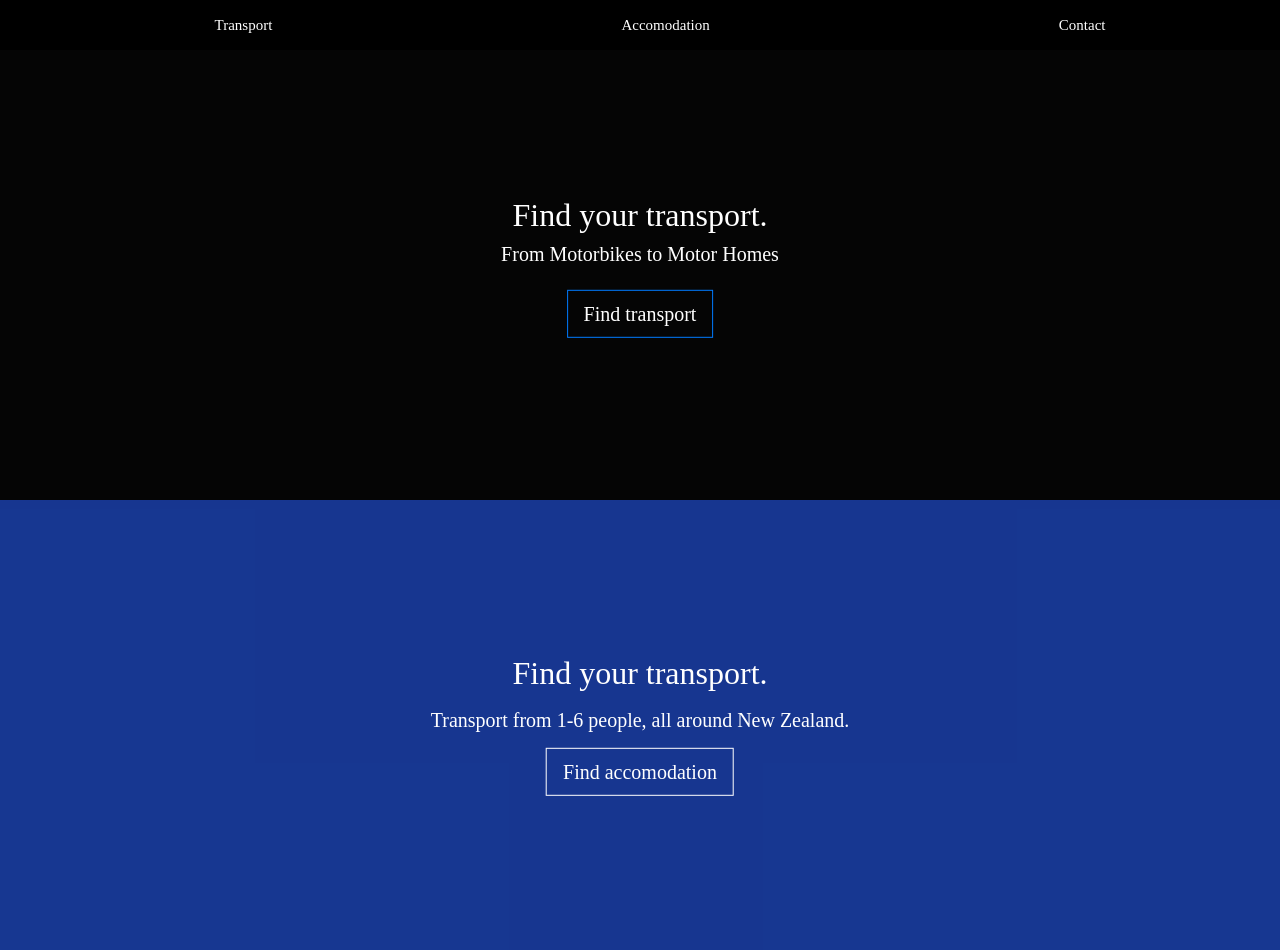
==== index.html @ 42cb1ec7 "first commit without folder" ====
<!doctype html>
<html class="no-js" lang="">

<head>
  <meta charset="utf-8">
  <meta http-equiv="x-ua-compatible" content="ie=edge">
  <title></title>
  <meta name="description" content="">
  <meta name="viewport" content="width=device-width, initial-scale=1, shrink-to-fit=no">

  <link rel="manifest" href="site.webmanifest">
  <link rel="apple-touch-icon" href="icon.png">
  <!-- Place favicon.ico in the root directory -->
  <link rel="stylesheet" href="css/bootstrap.css">
  <link rel="stylesheet" href="css/normalize.css">
  <link rel="stylesheet" href="css/main.css">
  <link rel="stylesheet" href="https://use.fontawesome.com/releases/v5.5.0/css/all.css" integrity="sha384-B4dIYHKNBt8Bc12p+WXckhzcICo0wtJAoU8YZTY5qE0Id1GSseTk6S+L3BlXeVIU" crossorigin="anonymous">
</head>

<body>

  <!-- Modal -->
  <div class="modal fade" id="accomodationModal" tabindex="-1" role="dialog" aria-labelledby="accomodationModal" aria-hidden="true">
    <div class="modal-dialog" role="document">
      <div class="modal-content">
        <div class="modal-head">
          <button type="button" id="refresh-button" data-dismiss="modal" class="close">
            <i id="refresh-btn" class="fas fa-sync-alt"></i>
          </button>
        </div>
        <div class="modal-body">
          <div class="container-body" style="background-color:black" id="divBody">

            <div class="container-empty">
     
            </div>
     
           <div class="container-empty-two">
     
           </div>
     
           <div class="container-empty-three">
     
             </div>
     
             <div class="container-empty-four">
     
             </div>
     
             <div class="container-empty-five">
     
             </div>
     
           <div class="container-empty-six">
     
             </div>
     
           <div class="container-empty-seven">
     
             </div>
         </div>
        </div>
      </div>
    </div>
  </div>
  <!--[if lte IE 9]>
    <p class="browserupgrade">You are using an <strong>outdated</strong> browser. Please <a href="https://browsehappy.com/">upgrade your browser</a> to improve your experience and security.</p>
  <![endif]-->
  <nav class="nav-bar">
    <ul class="unordered-list">
      <li>Transport</li>
      <li>Accomodation</li>
      <li>Contact</li>
    </ul>
  </nav>
  <div class="wrapper2">
  <div id="container-accomodation">
      <div id="content">
          <h2>Find your transport.</h2>
          <h5>From Motorbikes to Motor Homes</h5>
          <button type="button" data-toggle="modal" data-target="#accomodationModal" class='btn btn-lg btn-primary mt-3 mb-3 btn-accomodation'>Find transport</button>
      </div>
    </div>
  </div>

  <div class="wrapper">
    <div id="container-transport">
        <div id="content">
            <h2>Find your transport.</h2>
            <h3 class="mt-3 mb-3">Transport from 1-6 people, all around New Zealand.</h3>
          <button type="button" class='btn btn-lg btn-primary btn-transport'>Find accomodation</button>
        </div>
      </div>
      </div>

  <!-- Add your site or application content here -->
  <script src="js/vendor/modernizr-3.6.0.min.js"></script>
  <script src="https://code.jquery.com/jquery-3.3.1.min.js" integrity="sha256-FgpCb/KJQlLNfOu91ta32o/NMZxltwRo8QtmkMRdAu8=" crossorigin="anonymous"></script>
  <script>window.jQuery || document.write('<script src="js/vendor/jquery-3.3.1.min.js"><\/script>')</script>
  <script src="js/plugins.js"></script>
  <script src="js/main.js"></script>
  <script src="js/bootstrap.js"></script>


  <!-- Google Analytics: change UA-XXXXX-Y to be your site's ID. -->
  <script>
    window.ga = function () { ga.q.push(arguments) }; ga.q = []; ga.l = +new Date;
    ga('create', 'UA-XXXXX-Y', 'auto'); ga('send', 'pageview')
  </script>
  <script src="https://www.google-analytics.com/analytics.js" async defer></script>
</body>

</html>
---- css/main.css ----
/*! HTML5 Boilerplate v6.1.0 | MIT License | https://html5boilerplate.com/ */
/*
 * What follows is the result of much research on cross-browser styling.
 * Credit left inline and big thanks to Nicolas Gallagher, Jonathan Neal,
 * Kroc Camen, and the H5BP dev community and team.
 */
/* ==========================================================================
   Base styles: opinionated defaults
   ========================================================================== */

   /* START OF BOT CODE */

   .text-center {
    text-align:center;
}

.container-body {
    height:100%;
    padding:20px;
}
/* SLIDER */
.slidecontainer {
    width: 100%; /* Width of the outside container */
}

/* The slider itself */
.slider {
    -webkit-appearance: none;  /* Override default CSS styles */
    appearance: none;
    width: 100%; /* Full-width */
    height: 25px; /* Specified height */
    background: #fff; /* Grey background */
    outline: none; /* Remove outline */
    opacity: 0.3; /* Set transparency (for mouse-over effects on hover) */
    -webkit-transition: .2s; /* 0.2 seconds transition on hover */
    transition: opacity .2s;
    border-radius:20px;
}
img {
    border-radius:10px !important;
}

/* Mouse-over effects */
.slider:hover {
    opacity: 0.8; /* Fully shown on mouse-over */
}

/* The slider handle (use -webkit- (Chrome, Opera, Safari, Edge) and -moz- (Firefox) to override default look) */ 
.slider::-webkit-slider-thumb {
    -webkit-appearance: none; /* Override default look */
    appearance: none;
    width: 25px; /* Set a specific slider handle width */
    height: 25px; /* Slider handle height */
    background: #000;
    cursor: pointer; /* Cursor on hover */
    border-radius:50%;
}

.slider::-moz-range-thumb {
    width: 25px; /* Set a specific slider handle width */
    height: 25px; /* Slider handle height */
    background: #333; /* Green background */
    cursor: pointer; /* Cursor on hover */
}

.slider::-webkit-slider-thumb:hover {
   transform:scale(1.5);
   transition:0.3s;
   border:2px solid #76b2b7;
   opacity:1;
}

/* MOTORBIKE */
#motorbike-one {
    border-radius:0px;
    width:100%;
    height:100%;
    float: left;
    max-width: 100%;
    margin-right: 0px;
    margin-bottom:10px;
}

#smallCar {
    border-radius:0px;
    width:100%;
    height:100%;
    float: left;
    max-width: 100%;
    margin-right: 0px;
    margin-bottom:10px;
}

#largeCar {
    border-radius:0px;
    width:100%;
    height:100%;
    float: left;
    max-width: 100%;
    margin-right: 0px;
    margin-bottom:10px;
}


/* IMAGE DIV - TEXT DIV FOR 1,2,3,4,5 */
#image-left, #image-left-two, #image-left-three {
    width:100%;
    float:left;
}
#text-right, #text-right-two, #text-right-three {
    width:100%;
    float:left;
}
#p-1 {
    border-top:1px solid grey;
    border-bottom:1px solid grey;
    padding-top:15px;
    padding-bottom:15px;
}
#header-text {
    padding-top:15px;
    padding-bottom:15px;
}
#p-2 {
    padding-top:15px;
    padding-bottom:15px;
}
#p-text {
    font-size:24px;
    padding:10px;
    transition:0.2s;
    margin:0;
    text-align:center;
    margin-bottom:0px;
    margin-top:20px;
    border:1px solid #fff;
    background-color:transparent;
    border-radius:10px;
}

#p-text-people {
    font-size:24px;
    padding:10px;
    transition:0.2s;
    margin:0;
    text-align:center;
    margin-top:45px;
    background-color:transparent;
    border:1px solid white;
    border-radius:10px;
}
.modal-content {
  background-color:black !important;
  border:2px solid white !important;
  color:white !important;
}
.modal-head {
  padding-right:10px;
  padding-top:10px;
}
.modal-body {
  padding-top:0px;
}
#refresh-btn {
  font-size:1.2rem;
}
.close {
  opacity:1 !important;
  color:white;
}
.close:hover {
  color:white !important;
}


.mt-2 {
    margin-top:20px;
}
html {
    color: #222;
    font-size: 1em;
    line-height: 1.4;
    font-family:'Montserrat';
}
body {
    margin: 0 auto;
    background-color:#000;
    color:white;
}
.button-transport {
    color:white;
    background-color:transparent;
    margin:3px;
    width:40px;
    height:40px;
}
.button-transport:hover {
    background-color:white;
    color:black;
    transition:0.3s;
    border-radius:10px;
    cursor:pointer;
}

#btn-hire {
    background-color:transparent;
    width:100%; 
    background-color:#76b2b7;
    color:#fff;
    border:1px solid lightskyblue;
    height:50px;
    margin-top:10px;
}
#answer-text {
    font-size:18px;
    color:#76b2b7;
    text-decoration:underline;
}
#btn-hire:hover {
    background-color:transparent;
    border:1px solid white;
    transition:0.3s;
    cursor:pointer;
}
#btn-submit {
    background-color:transparent;
    color:#fff;
    background-color:#76b2b7;
    width:100%;
    height:50px;
    margin-top:10px;
    border:none;
}

.container {
    border: 1px solid #ebebeb;
    border-radius: 5px;
    padding: 10px;
    margin: 10px 0;
    color:white;
    transition:0.2s;
}
.container-empty .container-empty-two, .container-empty-three, .container-empty-four, .container-empty-five, .container-empty-six {
    transition:0.2s;
    background-color:black;
}

.darker {
    background-color: #f1f1f1;
}

.container::after {
    content: "";
    clear: both;
    display: table;
}

.container img {
    float: left;
    max-width: 60px;
    width: 100%;
    margin-right: 20px;
    border-radius: 50%;
}

.container img.right {
    float: right;
    margin-left: 20px;
    margin-right:0;
}

.time-right {
    float: right;
    color: #aaa;
}

.time-left {
    float: left;
    color: #999;
}

/*  END OF BOT CODE  */
html {
  font-family: 'Montserrat';
  color: #222;
  font-size: 1em;
  line-height: 1.4; }

body {
  background-color: #333 !important; }

.nav-bar .unordered-list {
  margin: 0;
  height: 50px;
  align-items: center;
  display: flex;
  justify-content: space-around;
  background-color: black; }
  .nav-bar .unordered-list li {
    color: white;
    list-style-type: none;
    font-size: 15px; }

#container-transport {
  color: white;
  background: rgba(20, 55, 155, 0.9);
  height: 50vh; }

.wrapper {
  background-size: cover;
  background-image: url("https://images.pexels.com/photos/34164/pexels-photo.jpg?auto=compress&cs=tinysrgb&dpr=2&h=650&w=940"); }

.wrapper2 {
  background-size: cover;
  background-position: center;
  background-image: url("https://images.pexels.com/photos/97083/pexels-photo-97083.jpeg?auto=compress&cs=tinysrgb&h=650&w=940"); }

#container-accomodation {
  color: white;
  background: rgba(0, 0, 0, 0.9);
  height: 50vh; }

.btn-accomodation, .btn-transport {
  background-color: transparent !important;
  border-radius: 0px !important; }

.btn-transport {
  border: 1px solid white !important;
  border-radius: 0px !important; }

#content {
  text-align: center;
  padding: 20px;
  position: relative;
  float: left;
  top: 50%;
  left: 50%;
  transform: translate(-50%, -50%); }
  #content h3 {
    font-size: 20px; }

/*
 * Remove text-shadow in selection highlight:
 * https://twitter.com/miketaylr/status/12228805301
 *
 * Vendor-prefixed and regular ::selection selectors cannot be combined:
 * https://stackoverflow.com/a/16982510/7133471
 *
 * Customize the background color to match your design.
 */
::-moz-selection {
  background: #b3d4fc;
  text-shadow: none; }

::selection {
  background: #b3d4fc;
  text-shadow: none; }

/*
 * A better looking default horizontal rule
 */
hr {
  display: block;
  height: 1px;
  border: 0;
  border-top: 1px solid #ccc;
  margin: 1em 0;
  padding: 0; }

/*
 * Remove the gap between audio, canvas, iframes,
 * images, videos and the bottom of their containers:
 * https://github.com/h5bp/html5-boilerplate/issues/440
 */
audio,
canvas,
iframe,
img,
svg,
video {
  vertical-align: middle; }

/*
 * Remove default fieldset styles.
 */
fieldset {
  border: 0;
  margin: 0;
  padding: 0; }

/*
 * Allow only vertical resizing of textareas.
 */
textarea {
  resize: vertical; }


  
/* ==========================================================================
   Browser Upgrade Prompt
   ========================================================================== */
.browserupgrade {
  margin: 0.2em 0;
  background: #ccc;
  color: #000;
  padding: 0.2em 0; }

/* ==========================================================================
   Author's custom styles
   ========================================================================== */
/* ==========================================================================
   Helper classes
   ========================================================================== */
/*
 * Hide visually and from screen readers
 */
.hidden {
  display: none !important; }

/*
 * Hide only visually, but have it available for screen readers:
 * https://snook.ca/archives/html_and_css/hiding-content-for-accessibility
 *
 * 1. For long content, line feeds are not interpreted as spaces and small width
 *    causes content to wrap 1 word per line:
 *    https://medium.com/@jessebeach/beware-smushed-off-screen-accessible-text-5952a4c2cbfe
 */
.visuallyhidden {
  border: 0;
  clip: rect(0 0 0 0);
  height: 1px;
  margin: -1px;
  overflow: hidden;
  padding: 0;
  position: absolute;
  width: 1px;
  white-space: nowrap;
  /* 1 */ }

/*
 * Extends the .visuallyhidden class to allow the element
 * to be focusable when navigated to via the keyboard:
 * https://www.drupal.org/node/897638
 */
.visuallyhidden.focusable:active,
.visuallyhidden.focusable:focus {
  clip: auto;
  height: auto;
  margin: 0;
  overflow: visible;
  position: static;
  width: auto;
  white-space: inherit; }

/*
 * Hide visually and from screen readers, but maintain layout
 */
.invisible {
  visibility: hidden; }

/*
 * Clearfix: contain floats
 *
 * For modern browsers
 * 1. The space content is one way to avoid an Opera bug when the
 *    `contenteditable` attribute is included anywhere else in the document.
 *    Otherwise it causes space to appear at the top and bottom of elements
 *    that receive the `clearfix` class.
 * 2. The use of `table` rather than `block` is only necessary if using
 *    `:before` to contain the top-margins of child elements.
 */
.clearfix:before,
.clearfix:after {
  content: " ";
  /* 1 */
  display: table;
  /* 2 */ }

.clearfix:after {
  clear: both; }

/* ==========================================================================
   EXAMPLE Media Queries for Responsive Design.
   These examples override the primary ('mobile first') styles.
   Modify as content requires.
   ========================================================================== */
@media only screen and (min-width: 35em) {
  /* Style adjustments for viewports that meet the condition */ }
@media print, (-webkit-min-device-pixel-ratio: 1.25), (min-resolution: 1.25dppx), (min-resolution: 120dpi) {
  /* Style adjustments for high resolution devices */ }
/* ==========================================================================
   Print styles.
   Inlined to avoid the additional HTTP request:
   https://www.phpied.com/delay-loading-your-print-css/
   ========================================================================== */
@media print {
  *,
  *:before,
  *:after {
    background: transparent !important;
    color: #000 !important;
    /* Black prints faster */
    -webkit-box-shadow: none !important;
    box-shadow: none !important;
    text-shadow: none !important; }

  a,
  a:visited {
    text-decoration: underline; }

  a[href]:after {
    content: " (" attr(href) ")"; }

  abbr[title]:after {
    content: " (" attr(title) ")"; }

  /*
   * Don't show links that are fragment identifiers,
   * or use the `javascript:` pseudo protocol
   */
  a[href^="#"]:after,
  a[href^="javascript:"]:after {
    content: ""; }

  pre {
    white-space: pre-wrap !important; }

  pre,
  blockquote {
    border: 1px solid #999;
    page-break-inside: avoid; }

  /*
   * Printing Tables:
   * http://css-discuss.incutio.com/wiki/Printing_Tables
   */
  thead {
    display: table-header-group; }

  tr,
  img {
    page-break-inside: avoid; }

  p,
  h2,
  h3 {
    orphans: 3;
    widows: 3; }

  h2,
  h3 {
    page-break-after: avoid; } }

/*# sourceMappingURL=main.css.map */
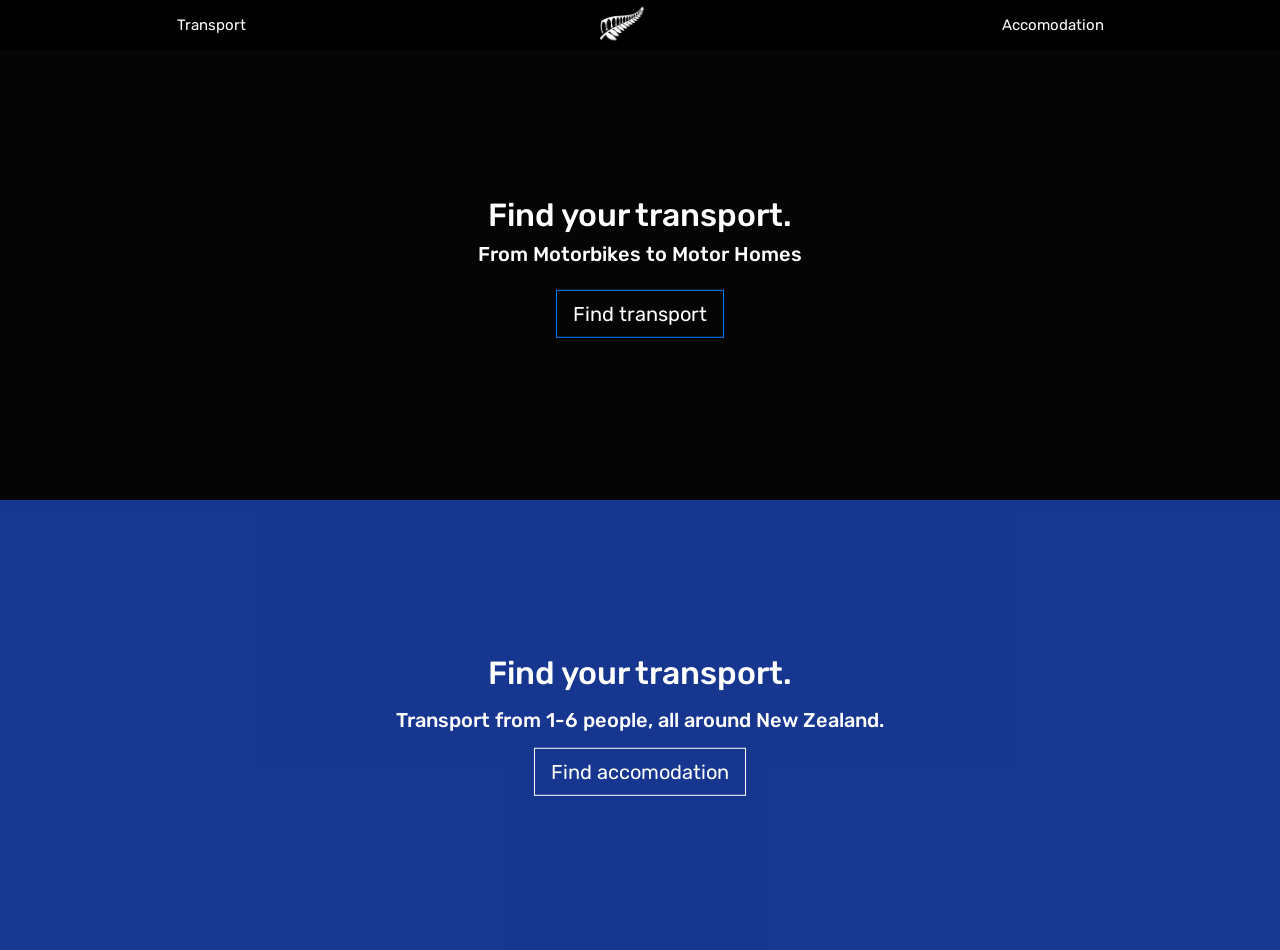
==== commit 20bc5305: "added X icon, some css background opacity, and added rubik font" ====
--- a/index.html
+++ b/index.html
@@ -15,6 +15,7 @@
   <link rel="stylesheet" href="css/normalize.css">
   <link rel="stylesheet" href="css/main.css">
   <link rel="stylesheet" href="https://use.fontawesome.com/releases/v5.5.0/css/all.css" integrity="sha384-B4dIYHKNBt8Bc12p+WXckhzcICo0wtJAoU8YZTY5qE0Id1GSseTk6S+L3BlXeVIU" crossorigin="anonymous">
+  <link href="https://fonts.googleapis.com/css?family=Rubik" rel="stylesheet">
 </head>
 
 <body>
@@ -25,11 +26,11 @@
       <div class="modal-content">
         <div class="modal-head">
           <button type="button" id="refresh-button" data-dismiss="modal" class="close">
-            <i id="refresh-btn" class="fas fa-sync-alt"></i>
+          <i id="refresh-btn" class="fas fa-times-circle"></i>
           </button>
         </div>
         <div class="modal-body">
-          <div class="container-body" style="background-color:black" id="divBody">
+          <div class="container-body" id="divBody">
 
             <div class="container-empty">
      
@@ -68,9 +69,9 @@
   <![endif]-->
   <nav class="nav-bar">
     <ul class="unordered-list">
-      <li>Transport</li>
-      <li>Accomodation</li>
-      <li>Contact</li>
+      <a href="#"><li>Transport</li></a>
+      <img id="logo" src="img/nzlogo.png">
+      <a href="#"><li>Accomodation</li></a>
     </ul>
   </nav>
   <div class="wrapper2">
--- a/css/main.css
+++ b/css/main.css
@@ -150,9 +150,12 @@
     border-radius:10px;
 }
 .modal-content {
-  background-color:black !important;
+  background-color:rgba(0, 0, 0, 0.7);
   border:2px solid white !important;
   color:white !important;
+}
+#divBody {
+  background-color:rgba(0, 0, 0, 0.7);
 }
 .modal-head {
   padding-right:10px;
@@ -180,7 +183,6 @@
     color: #222;
     font-size: 1em;
     line-height: 1.4;
-    font-family:'Montserrat';
 }
 body {
     margin: 0 auto;
@@ -278,10 +280,16 @@
     float: left;
     color: #999;
 }
-
+ul {
+  padding:0;
+}
+#logo {
+  filter:invert();
+  width:50px;
+}
 /*  END OF BOT CODE  */
 html {
-  font-family: 'Montserrat';
+  font-family: 'Rubik', 'Arial';
   color: #222;
   font-size: 1em;
   line-height: 1.4; }
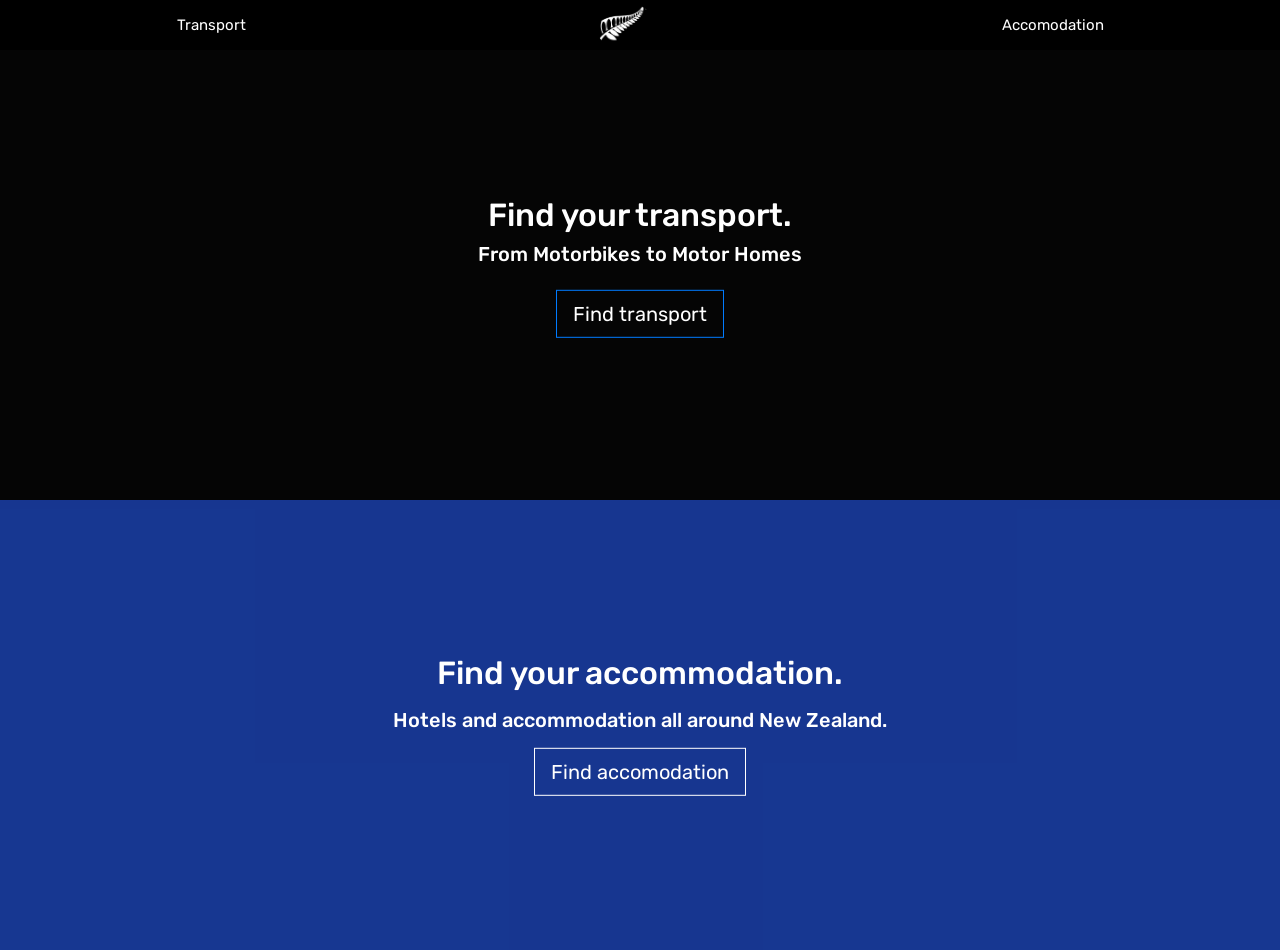
==== commit fc5c7bec: "aded the object for Accommodation" ====
--- a/index.html
+++ b/index.html
@@ -87,8 +87,8 @@
   <div class="wrapper">
     <div id="container-transport">
         <div id="content">
-            <h2>Find your transport.</h2>
-            <h3 class="mt-3 mb-3">Transport from 1-6 people, all around New Zealand.</h3>
+            <h2>Find your accommodation.</h2>
+            <h3 class="mt-3 mb-3">Hotels and accommodation all around New Zealand.</h3>
           <button type="button" class='btn btn-lg btn-primary btn-transport'>Find accomodation</button>
         </div>
       </div>
--- a/css/main.css
+++ b/css/main.css
@@ -9,11 +9,22 @@
    ========================================================================== */
 
    /* START OF BOT CODE */
-
-   .text-center {
+.bot-conversation {
+  float:left;
+  margin-top:10px;
+}
+#btn-box {
+  clear:both;
+}
+#p-text-people, #p-text {
+  clear:both;
+}
+.text-center {
     text-align:center;
 }
-
+.invert {
+  filter:invert();
+}
 .container-body {
     height:100%;
     padding:20px;
@@ -31,7 +42,7 @@
     height: 25px; /* Specified height */
     background: #fff; /* Grey background */
     outline: none; /* Remove outline */
-    opacity: 0.3; /* Set transparency (for mouse-over effects on hover) */
+    opacity: 0.8; /* Set transparency (for mouse-over effects on hover) */
     -webkit-transition: .2s; /* 0.2 seconds transition on hover */
     transition: opacity .2s;
     border-radius:20px;
@@ -49,13 +60,13 @@
 .slider::-webkit-slider-thumb {
     -webkit-appearance: none; /* Override default look */
     appearance: none;
-    width: 25px; /* Set a specific slider handle width */
-    height: 25px; /* Slider handle height */
+    width: 35px; /* Set a specific slider handle width */
+    height: 35px; /* Slider handle height */
     background: #000;
+    border: 3px solid #76b2b7;
     cursor: pointer; /* Cursor on hover */
     border-radius:50%;
 }
-
 .slider::-moz-range-thumb {
     width: 25px; /* Set a specific slider handle width */
     height: 25px; /* Slider handle height */
@@ -144,7 +155,7 @@
     transition:0.2s;
     margin:0;
     text-align:center;
-    margin-top:45px;
+    margin-top:10px;
     background-color:transparent;
     border:1px solid white;
     border-radius:10px;
@@ -193,8 +204,8 @@
     color:white;
     background-color:transparent;
     margin:3px;
-    width:40px;
-    height:40px;
+    width:35px;
+    height:35px;
 }
 .button-transport:hover {
     background-color:white;
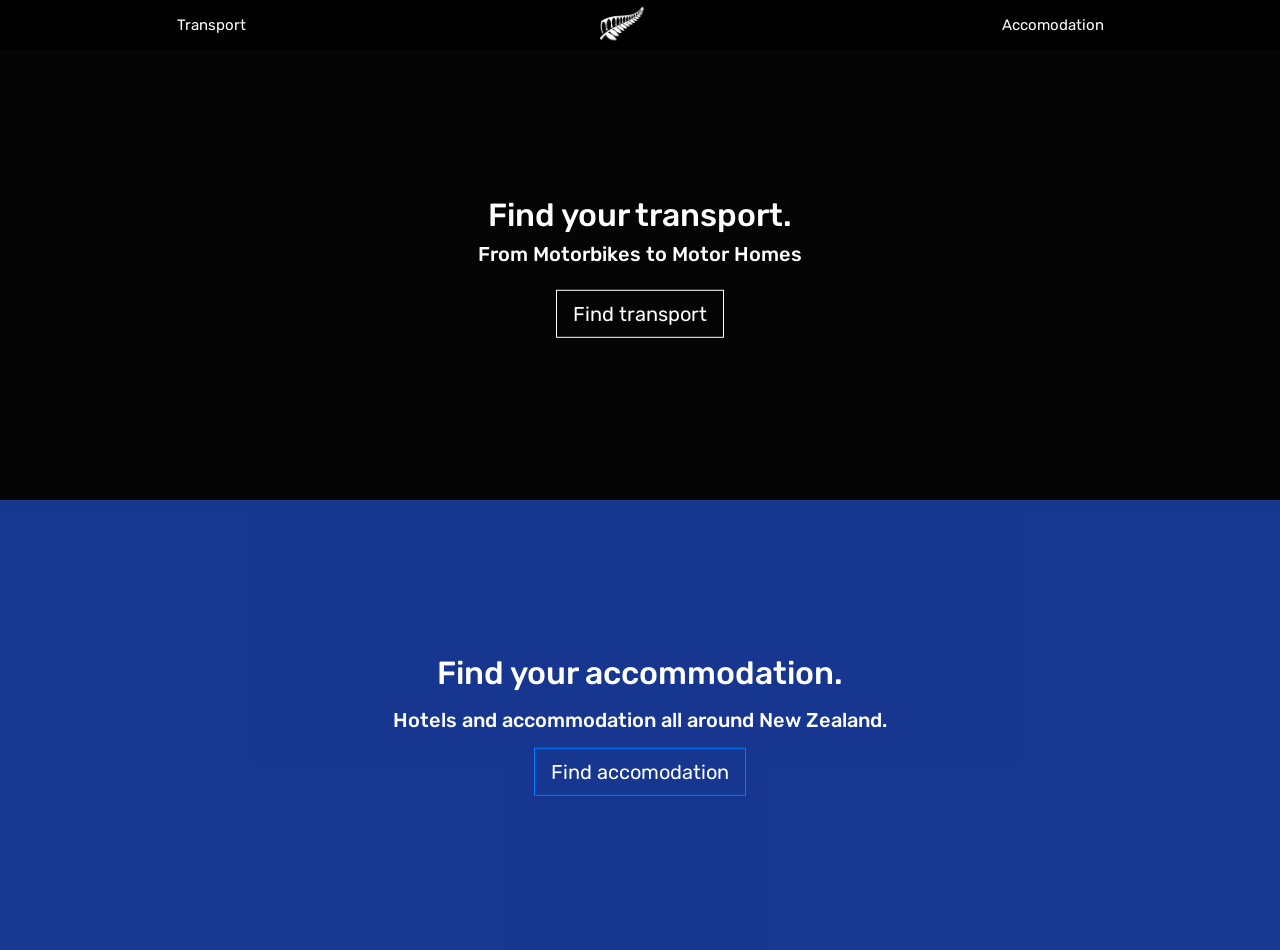
==== commit c2628fd6: "Accommodation getting ready" ====
--- a/index.html
+++ b/index.html
@@ -21,7 +21,7 @@
 <body>
 
   <!-- Modal -->
-  <div class="modal fade" id="accomodationModal" tabindex="-1" role="dialog" aria-labelledby="accomodationModal" aria-hidden="true">
+  <div class="modal fade" id="transportModal" tabindex="-1" role="dialog" aria-labelledby="transportModal" aria-hidden="true">
     <div class="modal-dialog" role="document">
       <div class="modal-content">
         <div class="modal-head">
@@ -64,6 +64,45 @@
       </div>
     </div>
   </div>
+
+    <!-- Modal -->
+    <div class="modal fade" id="accomodationModal" tabindex="-1" role="dialog" aria-labelledby="accomodationModal" aria-hidden="true">
+      <div class="modal-dialog" role="document">
+        <div class="modal-content">
+          <div class="modal-head">
+            <button type="button" id="refresh-button" data-dismiss="modal" class="close">
+            <i id="refresh-btn" class="fas fa-times-circle"></i>
+            </button>
+          </div>
+          <div class="modal-body-accommodation">
+            <div class="container-body-accommodation" id="divBody">
+              <div class="container-empty-accommodation">
+
+              </div>
+
+              <div class="container-accommodation2">
+
+              </div>
+
+              <div class="container-accommodation1">
+
+              </div>
+
+              <div class="container-accommodation3">
+
+              </div>
+
+              <div class="container-accommodation4">
+                
+              </div>
+   
+           </div>
+          </div>
+        </div>
+      </div>
+    </div>
+
+
   <!--[if lte IE 9]>
     <p class="browserupgrade">You are using an <strong>outdated</strong> browser. Please <a href="https://browsehappy.com/">upgrade your browser</a> to improve your experience and security.</p>
   <![endif]-->
@@ -79,7 +118,7 @@
       <div id="content">
           <h2>Find your transport.</h2>
           <h5>From Motorbikes to Motor Homes</h5>
-          <button type="button" data-toggle="modal" data-target="#accomodationModal" class='btn btn-lg btn-primary mt-3 mb-3 btn-accomodation'>Find transport</button>
+          <button type="button" data-toggle="modal" data-target="#transportModal" class='btn btn-lg btn-primary mt-3 mb-3 btn-transport'>Find transport</button>
       </div>
     </div>
   </div>
@@ -89,7 +128,7 @@
         <div id="content">
             <h2>Find your accommodation.</h2>
             <h3 class="mt-3 mb-3">Hotels and accommodation all around New Zealand.</h3>
-          <button type="button" class='btn btn-lg btn-primary btn-transport'>Find accomodation</button>
+          <button type="button" data-toggle="modal" data-target="#accomodationModal" class='btn btn-lg btn-primary btn-accomodation'>Find accomodation</button>
         </div>
       </div>
       </div>
--- a/css/main.css
+++ b/css/main.css
@@ -13,7 +13,7 @@
   float:left;
   margin-top:10px;
 }
-#btn-box {
+#btn-box, #btn-box2 {
   clear:both;
 }
 #p-text-people, #p-text {
@@ -200,7 +200,7 @@
     background-color:#000;
     color:white;
 }
-.button-transport {
+.button-transport, .button-accommodation {
     color:white;
     background-color:transparent;
     margin:3px;
@@ -256,6 +256,9 @@
 .container-empty .container-empty-two, .container-empty-three, .container-empty-four, .container-empty-five, .container-empty-six {
     transition:0.2s;
     background-color:black;
+}
+.container-body-accommodation {
+  padding:5%;
 }
 
 .darker {
